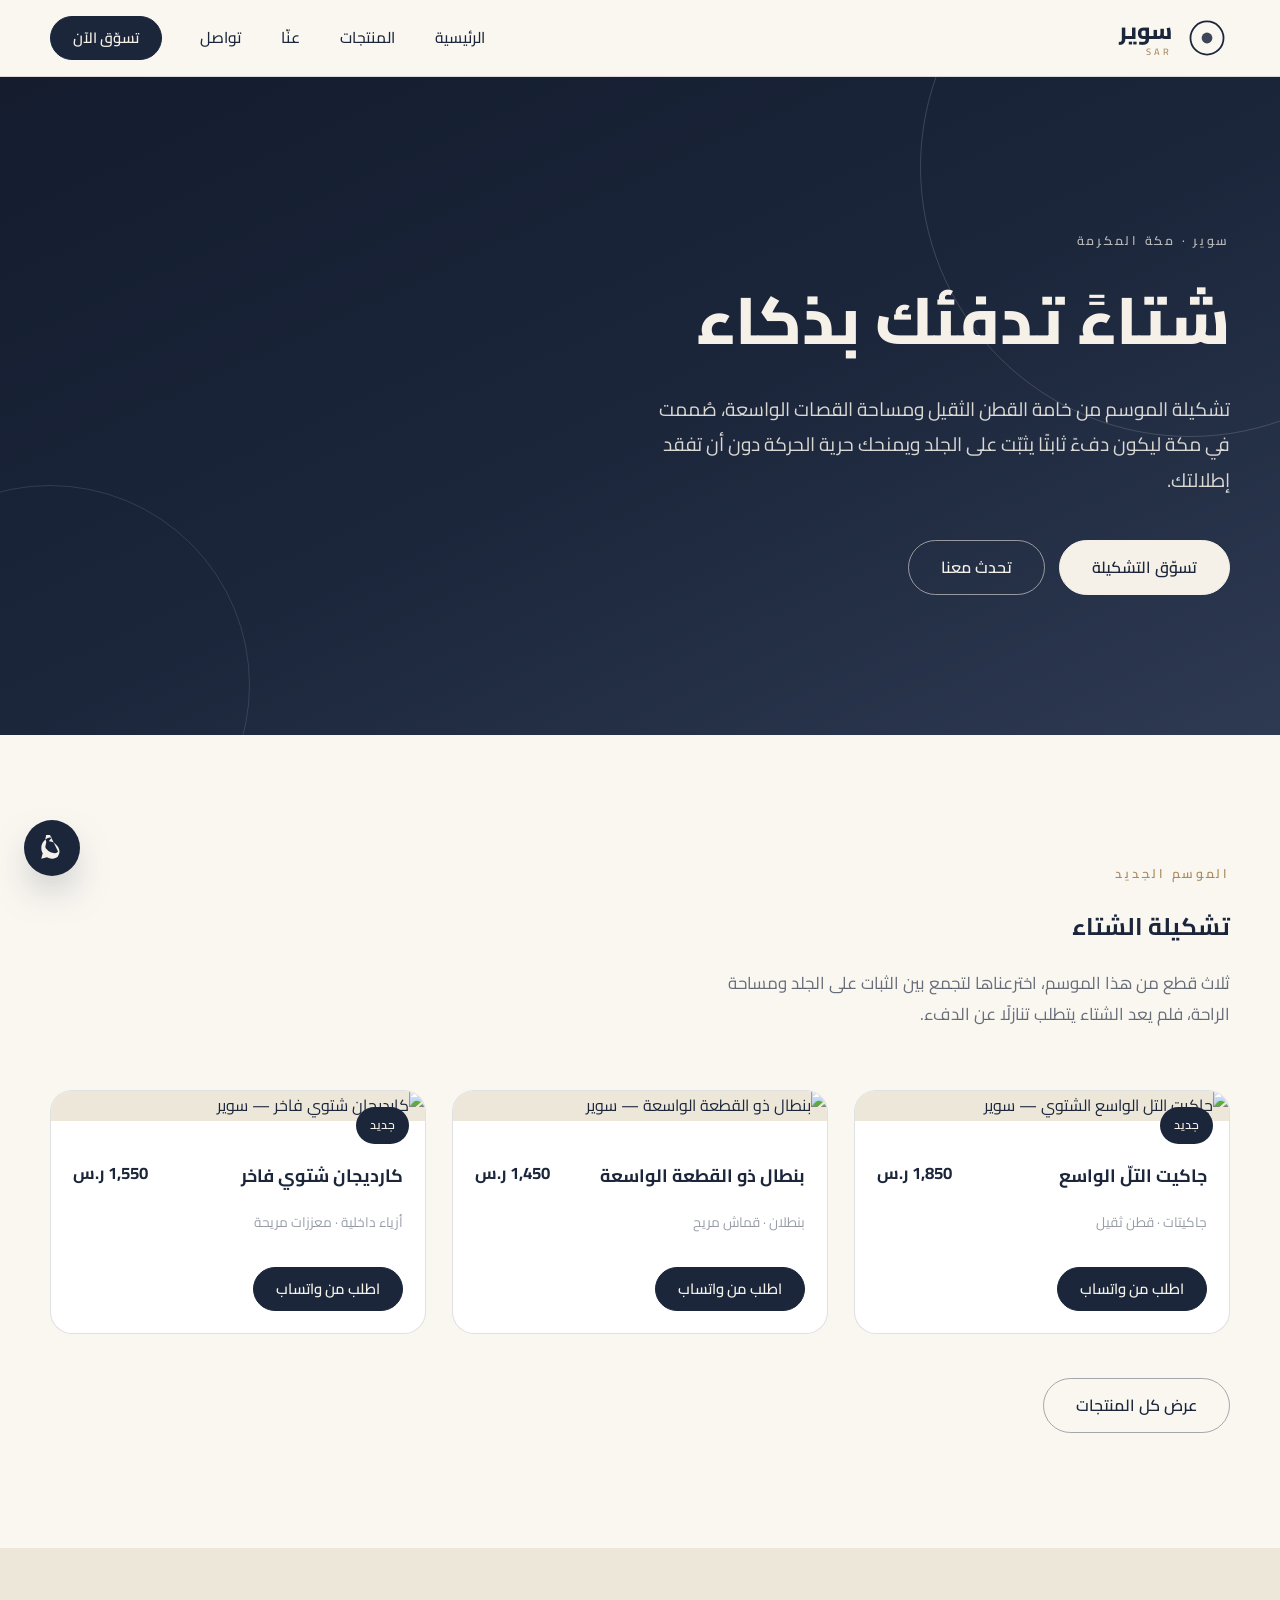
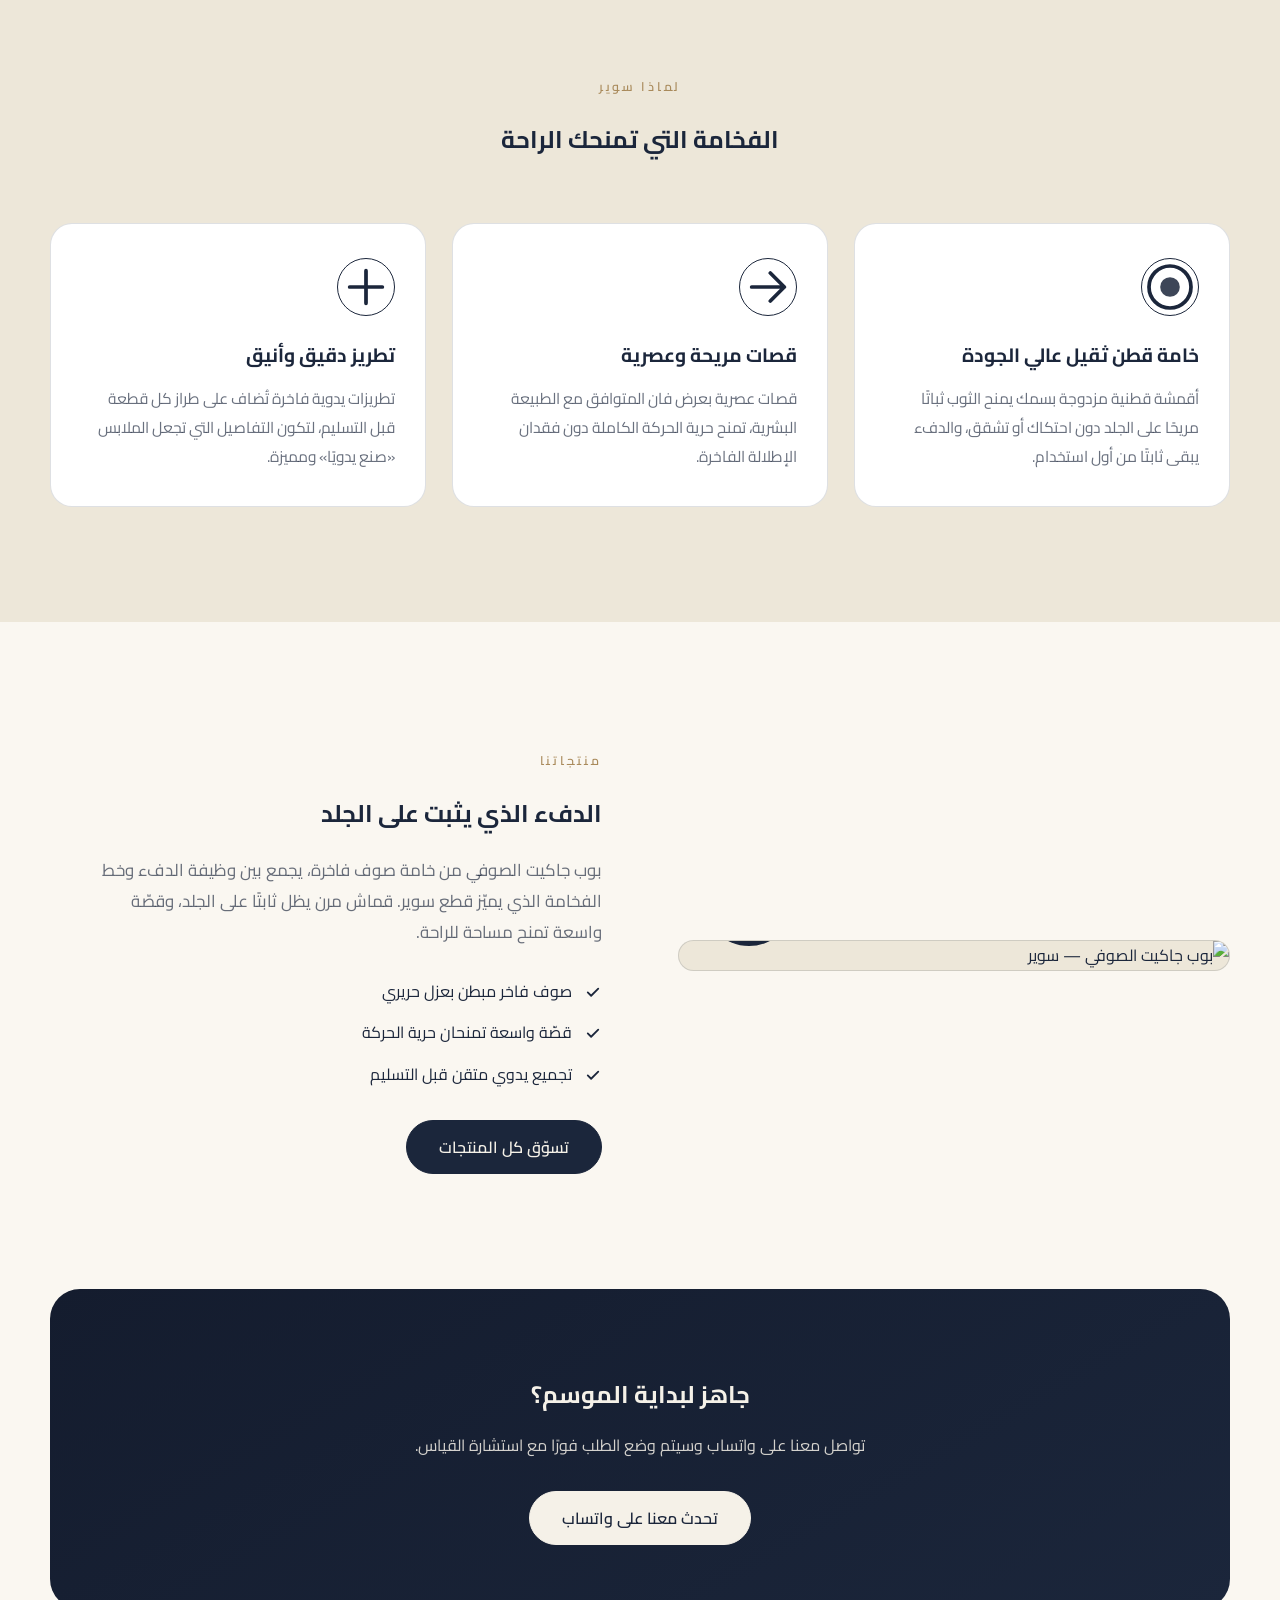
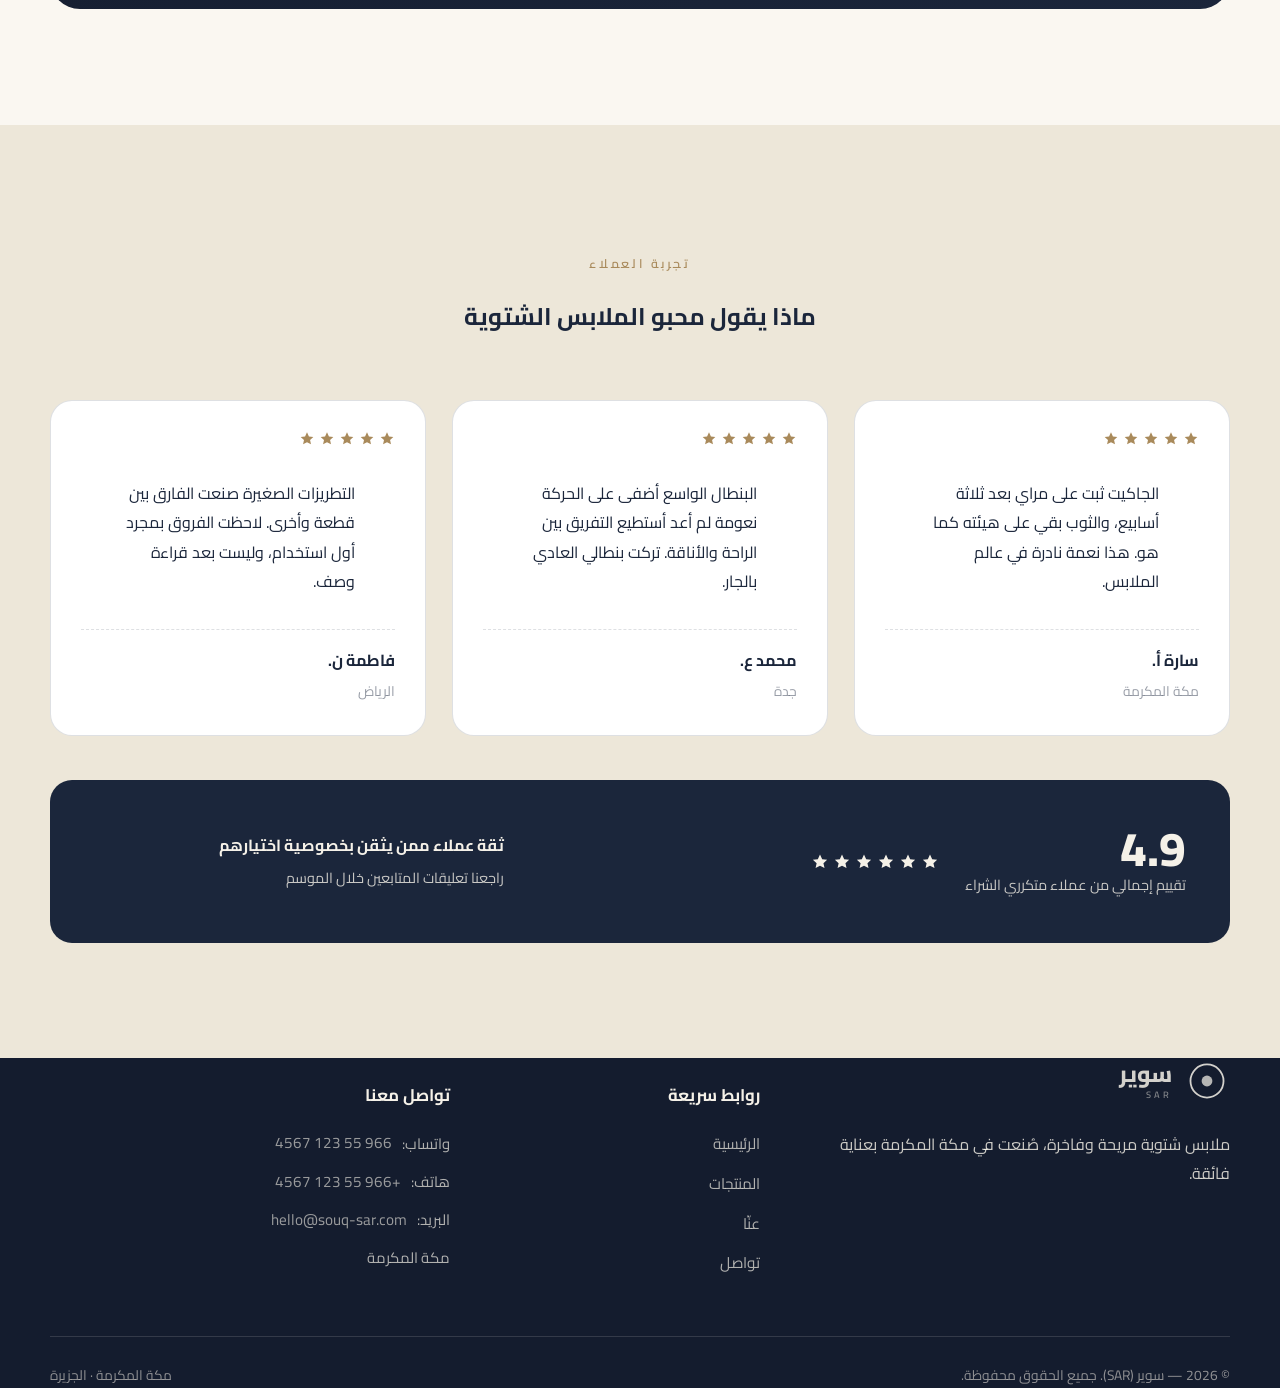
==== index.html @ 12a326bc "Add files via upload" ====
<!DOCTYPE html>
<html lang="ar" dir="rtl">
<head>
  <meta charset="UTF-8">
  <meta name="viewport" content="width=device-width, initial-scale=1.0">
  <title>سوير (SAR) | مكة المكرمة — ملابس شتوية فاخرة ومريحة</title>
  <meta name="description" content="سوير (SAR) متجر مكة المكرمة لملابس الشتاء. قطن ثقيل عالي الجودة، قصات مريحة وعصرية، تطريز دقيق. تشكيلة شتوية فاخرة ومريحة.">
  <link rel="preconnect" href="https://fonts.googleapis.com">
  <link rel="preconnect" href="https://fonts.gstatic.com" crossorigin>
  <link href="https://fonts.googleapis.com/css2?family=Cairo:wght@300;400;500;600;700;800&display=swap" rel="stylesheet">
  <link rel="stylesheet" href="style.css">
</head>
<body>

  <!-- ================= Header / Nav ================= -->
  <header class="site-header">
    <div class="container header-inner">
      <a href="index.html" class="brand" aria-label="سوير — الرئيسية">
        <svg class="brand-mark" viewBox="0 0 64 64" fill="none" aria-hidden="true">
          <circle cx="32" cy="32" r="23" stroke="currentColor" stroke-width="2.5"/>
          <circle cx="32" cy="32" r="7.5" fill="currentColor" opacity="0.85"/>
        </svg>
        <span class="brand-text">سوير<span class="brand-sub">SAR</span></span>
      </a>

      <nav class="main-nav" id="mainNav" aria-label="التنقل الرئيسي">
        <ul>
          <li><a href="index.html">الرئيسية</a></li>
          <li><a href="products.html">المنتجات</a></li>
          <li><a href="about.html">عنّا</a></li>
          <li><a href="contact.html">تواصل</a></li>
        </ul>
      </nav>

      <a href="products.html" class="btn btn--sm header-cta">تسوّق الآن</a>

      <button class="nav-toggle" id="navToggle" type="button" aria-expanded="false" aria-controls="mainNav">
        <span></span>
      </button>
    </div>
  </header>

  <main>
    <!-- ================= Hero ================= -->
    <section class="hero">
      <div class="container hero-inner">
        <p class="eyebrow eyebrow--light">سوير · مكة المكرمة</p>
        <h1>شتاءً تدفئك بذكاء</h1>
        <p class="hero-lead">
          تشكيلة الموسم من خامة القطن الثقيل ومساحة القصات الواسعة، صُممت في مكة
          ليكون دفءً ثابتًا يثبّت على الجلد ويمنحك حرية الحركة دون أن تفقد إطلالتك.
        </p>
        <div class="hero-actions">
          <a class="btn btn--cream" href="products.html">تسوّق التشكيلة</a>
          <a class="btn btn--ghost-light" href="contact.html">تحدث معنا</a>
        </div>
      </div>
    </section>

    <!-- ================= New Collection ================= -->
    <section class="section">
      <div class="container">
        <div class="section-head">
          <p class="eyebrow">الموسم الجديد</p>
          <h2>تشكيلة الشتاء</h2>
          <p class="lead">
            ثلاث قطع من هذا الموسم، اخترعناها لتجمع بين الثبات على الجلد ومساحة الراحة،
            فلم يعد الشتاء يتطلب تنازلًا عن الدفء.
          </p>
        </div>

        <div class="featured-grid">
          <article class="product-card">
            <div class="product-media">
              <img src="assets/img/product-1.svg" alt="جاكيت التل الواسع الشتوي — سوير">
              <span class="product-badge">جديد</span>
            </div>
            <div class="product-body">
              <div>
                <h3>جاكيت التلّ الواسع</h3>
                <p class="product-cat">جاكيتات · قطن ثقيل</p>
              </div>
              <p class="product-price">1,850 ر.س</p>
            </div>
            <div class="product-actions">
              <a class="btn btn--sm" href="https://wa.me/966551234567">اطلب من واتساب</a>
            </div>
          </article>

          <article class="product-card">
            <div class="product-media">
              <img src="assets/img/product-2.svg" alt="بنطال ذو القطعة الواسعة — سوير">
            </div>
            <div class="product-body">
              <div>
                <h3>بنطال ذو القطعة الواسعة</h3>
                <p class="product-cat">بنطلان · قماش مريح</p>
              </div>
              <p class="product-price">1,450 ر.س</p>
            </div>
            <div class="product-actions">
              <a class="btn btn--sm" href="https://wa.me/966551234567">اطلب من واتساب</a>
            </div>
          </article>

          <article class="product-card">
            <div class="product-media">
              <img src="assets/img/product-5.svg" alt="كارديجان شتوي فاخر — سوير">
              <span class="product-badge">جديد</span>
            </div>
            <div class="product-body">
              <div>
                <h3>كارديجان شتوي فاخر</h3>
                <p class="product-cat">أزياء داخلية · معززات مريحة</p>
              </div>
              <p class="product-price">1,550 ر.س</p>
            </div>
            <div class="product-actions">
              <a class="btn btn--sm" href="https://wa.me/966551234567">اطلب من واتساب</a>
            </div>
          </article>
        </div>

        <div class="section-more" style="margin-top:44px">
          <a class="btn btn--ghost" href="products.html">عرض كل المنتجات</a>
        </div>
      </div>
    </section>

    <!-- ================= Features ================= -->
    <section class="section section--tinted">
      <div class="container">
        <div class="section-head section-head--center">
          <p class="eyebrow" style="text-align:center">لماذا سوير</p>
          <h2>الفخامة التي تمنحك الراحة</h2>
        </div>

        <div class="features-grid">
          <article class="feature-card">
            <div class="feature-icon" aria-hidden="true">
              <svg viewBox="0 0 24 24" fill="none"><circle cx="12" cy="12" r="9" stroke="currentColor" stroke-width="1.6"/><circle cx="12" cy="12" r="4.2" fill="currentColor" opacity="0.85"/></svg>
            </div>
            <h3>خامة قطن ثقيل عالي الجودة</h3>
            <p>أقمشة قطنية مزدوجة بسمك يمنح الثوب ثباتًا مريحًا على الجلد دون احتكاك أو تشقق، والدفء يبقى ثابتًا من أول استخدام.</p>
          </article>

          <article class="feature-card">
            <div class="feature-icon" aria-hidden="true">
              <svg viewBox="0 0 24 24" fill="none"><path d="M5 12h14M13 6l6 6-6 6" stroke="currentColor" stroke-width="1.6" stroke-linecap="round" stroke-linejoin="round"/></svg>
            </div>
            <h3>قصات مريحة وعصرية</h3>
            <p>قصات عصرية بعرض فان المتوافق مع الطبيعة البشرية، تمنح حرية الحركة الكاملة دون فقدان الإطلالة الفاخرة.</p>
          </article>

          <article class="feature-card">
            <div class="feature-icon" aria-hidden="true">
              <svg viewBox="0 0 24 24" fill="none"><path d="M5 12h14M12 5v14" stroke="currentColor" stroke-width="1.6" stroke-linecap="round"/></svg>
            </div>
            <h3>تطريز دقيق وأنيق</h3>
            <p>تطريزات يدوية فاخرة تُضاف على طراز كل قطعة قبل التسليم، لتكون التفاصيل التي تجعل الملابس «صنع يدويًا» ومميزة.</p>
          </article>
        </div>
      </div>
    </section>

    <!-- ================= Products + Brand ================= -->
    <section class="section">
      <div class="container split">
        <div class="split-media">
          <img src="assets/img/product-4.svg" alt="بوب جاكيت الصوفي — سوير">
          <div class="split-logo" aria-hidden="true">
            <svg viewBox="0 0 64 64" fill="none">
              <circle cx="32" cy="32" r="23" stroke="currentColor" stroke-width="2.5"/>
              <circle cx="32" cy="32" r="7.5" fill="currentColor" opacity="0.85"/>
            </svg>
          </div>
        </div>

        <div class="split-copy">
          <p class="eyebrow">منتجاتنا</p>
          <h2>الدفء الذي يثبت على الجلد</h2>
          <p class="lead">
            بوب جاكيت الصوفي من خامة صوف فاخرة، يجمع بين وظيفة الدفء وخط الفخامة الذي
            يميّز قطع سوير. قماش مرن يظل ثابتًا على الجلد، وقصّة واسعة تمنح مساحة للراحة.
          </p>
          <ul class="check-list">
            <li>
              <svg class="check-icon" width="18" height="18" viewBox="0 0 24 24" fill="none" aria-hidden="true">
                <path d="M5 12.5l4.5 4.5L19 7.5" stroke="#1B263B" stroke-width="2.4" stroke-linecap="round" stroke-linejoin="round"/>
              </svg>
              صوف فاخر مبطن بعزل حريري
            </li>
            <li>
              <svg class="check-icon" width="18" height="18" viewBox="0 0 24 24" fill="none" aria-hidden="true">
                <path d="M5 12.5l4.5 4.5L19 7.5" stroke="#1B263B" stroke-width="2.4" stroke-linecap="round" stroke-linejoin="round"/>
              </svg>
              قصّة واسعة تمنحان حرية الحركة
            </li>
            <li>
              <svg class="check-icon" width="18" height="18" viewBox="0 0 24 24" fill="none" aria-hidden="true">
                <path d="M5 12.5l4.5 4.5L19 7.5" stroke="#1B263B" stroke-width="2.4" stroke-linecap="round" stroke-linejoin="round"/>
              </svg>
              تجميع يدوي متقن قبل التسليم
            </li>
          </ul>
          <a class="btn" href="products.html">تسوّق كل المنتجات</a>
        </div>
      </div>
    </section>

    <!-- ================= CTA Band ================= -->
    <section class="section" style="padding-top:0">
      <div class="container">
        <div class="cta-band">
          <h2>جاهز لبداية الموسم؟</h2>
          <p>تواصل معنا على واتساب وسيتم وضع الطلب فورًا مع استشارة القياس.</p>
          <a class="btn btn--cream" href="https://wa.me/966551234567">تحدث معنا على واتساب</a>
        </div>
      </div>
    </section>

    <!-- ================= Reviews ================= -->
    <section class="section section--tinted">
      <div class="container">
        <div class="section-head section-head--center">
          <p class="eyebrow" style="text-align:center">تجربة العملاء</p>
          <h2>ماذا يقول محبو الملابس الشتوية</h2>
        </div>

        <div class="reviews-grid">
          <article class="review-card">
            <div class="review-stars" aria-label="تقييم 5 من 5">
              <svg width="16" height="16" viewBox="0 0 24 24" fill="currentColor"><path d="M12 2l2.9 6.26 6.6.72-4.9 4.55 1.4 6.47L12 16.9l-5.9 3.15 1.4-6.47L2.5 8.98l6.6-.72z"/></svg>
              <svg width="16" height="16" viewBox="0 0 24 24" fill="currentColor"><path d="M12 2l2.9 6.26 6.6.72-4.9 4.55 1.4 6.47L12 16.9l-5.9 3.15 1.4-6.47L2.5 8.98l6.6-.72z"/></svg>
              <svg width="16" height="16" viewBox="0 0 24 24" fill="currentColor"><path d="M12 2l2.9 6.26 6.6.72-4.9 4.55 1.4 6.47L12 16.9l-5.9 3.15 1.4-6.47L2.5 8.98l6.6-.72z"/></svg>
              <svg width="16" height="16" viewBox="0 0 24 24" fill="currentColor"><path d="M12 2l2.9 6.26 6.6.72-4.9 4.55 1.4 6.47L12 16.9l-5.9 3.15 1.4-6.47L2.5 8.98l6.6-.72z"/></svg>
              <svg width="16" height="16" viewBox="0 0 24 24" fill="currentColor"><path d="M12 2l2.9 6.26 6.6.72-4.9 4.55 1.4 6.47L12 16.9l-5.9 3.15 1.4-6.47L2.5 8.98l6.6-.72z"/></svg>
            </div>
            <blockquote>
              الجاكيت ثبت على مراي بعد ثلاثة أسابيع، والثوب بقي على هيئته كما هو. هذا نعمة نادرة في عالم الملابس.
            </blockquote>
            <div class="review-author">
              <strong>سارة أ.</strong>
              <span>مكة المكرمة</span>
            </div>
          </article>

          <article class="review-card">
            <div class="review-stars" aria-label="تقييم 5 من 5">
              <svg width="16" height="16" viewBox="0 0 24 24" fill="currentColor"><path d="M12 2l2.9 6.26 6.6.72-4.9 4.55 1.4 6.47L12 16.9l-5.9 3.15 1.4-6.47L2.5 8.98l6.6-.72z"/></svg>
              <svg width="16" height="16" viewBox="0 0 24 24" fill="currentColor"><path d="M12 2l2.9 6.26 6.6.72-4.9 4.55 1.4 6.47L12 16.9l-5.9 3.15 1.4-6.47L2.5 8.98l6.6-.72z"/></svg>
              <svg width="16" height="16" viewBox="0 0 24 24" fill="currentColor"><path d="M12 2l2.9 6.26 6.6.72-4.9 4.55 1.4 6.47L12 16.9l-5.9 3.15 1.4-6.47L2.5 8.98l6.6-.72z"/></svg>
              <svg width="16" height="16" viewBox="0 0 24 24" fill="currentColor"><path d="M12 2l2.9 6.26 6.6.72-4.9 4.55 1.4 6.47L12 16.9l-5.9 3.15 1.4-6.47L2.5 8.98l6.6-.72z"/></svg>
              <svg width="16" height="16" viewBox="0 0 24 24" fill="currentColor"><path d="M12 2l2.9 6.26 6.6.72-4.9 4.55 1.4 6.47L12 16.9l-5.9 3.15 1.4-6.47L2.5 8.98l6.6-.72z"/></svg>
            </div>
            <blockquote>
              البنطال الواسع أضفى على الحركة نعومة لم أعد أستطيع التفريق بين الراحة والأناقة. تركت بنطالي العادي بالجار.
            </blockquote>
            <div class="review-author">
              <strong>محمد ع.</strong>
              <span>جدة</span>
            </div>
          </article>

          <article class="review-card">
            <div class="review-stars" aria-label="تقييم 5 من 5">
              <svg width="16" height="16" viewBox="0 0 24 24" fill="currentColor"><path d="M12 2l2.9 6.26 6.6.72-4.9 4.55 1.4 6.47L12 16.9l-5.9 3.15 1.4-6.47L2.5 8.98l6.6-.72z"/></svg>
              <svg width="16" height="16" viewBox="0 0 24 24" fill="currentColor"><path d="M12 2l2.9 6.26 6.6.72-4.9 4.55 1.4 6.47L12 16.9l-5.9 3.15 1.4-6.47L2.5 8.98l6.6-.72z"/></svg>
              <svg width="16" height="16" viewBox="0 0 24 24" fill="currentColor"><path d="M12 2l2.9 6.26 6.6.72-4.9 4.55 1.4 6.47L12 16.9l-5.9 3.15 1.4-6.47L2.5 8.98l6.6-.72z"/></svg>
              <svg width="16" height="16" viewBox="0 0 24 24" fill="currentColor"><path d="M12 2l2.9 6.26 6.6.72-4.9 4.55 1.4 6.47L12 16.9l-5.9 3.15 1.4-6.47L2.5 8.98l6.6-.72z"/></svg>
              <svg width="16" height="16" viewBox="0 0 24 24" fill="currentColor"><path d="M12 2l2.9 6.26 6.6.72-4.9 4.55 1.4 6.47L12 16.9l-5.9 3.15 1.4-6.47L2.5 8.98l6.6-.72z"/></svg>
            </div>
            <blockquote>
              التطريزات الصغيرة صنعت الفارق بين قطعة وأخرى. لاحظت الفروق بمجرد أول استخدام، وليست بعد قراءة وصف.
            </blockquote>
            <div class="review-author">
              <strong>فاطمة ن.</strong>
              <span>الرياض</span>
            </div>
          </article>
        </div>

        <div class="rating-summary">
          <div>
            <div class="score">4.9</div>
            <div style="font-size:.9rem;opacity:.8">تقييم إجمالي من عملاء متكرري الشراء</div>
          </div>
          <div style="flex:1;min-width:220px">
            <div class="stars" style="color:var(--cream);display:flex;gap:4px" aria-hidden="true">
              <svg width="18" height="18" viewBox="0 0 24 24" fill="currentColor"><path d="M12 2l2.9 6.26 6.6.72-4.9 4.55 1.4 6.47L12 16.9l-5.9 3.15 1.4-6.47L2.5 8.98l6.6-.72z"/></svg>
              <svg width="18" height="18" viewBox="0 0 24 24" fill="currentColor"><path d="M12 2l2.9 6.26 6.6.72-4.9 4.55 1.4 6.47L12 16.9l-5.9 3.15 1.4-6.47L2.5 8.98l6.6-.72z"/></svg>
              <svg width="18" height="18" viewBox="0 0 24 24" fill="currentColor"><path d="M12 2l2.9 6.26 6.6.72-4.9 4.55 1.4 6.47L12 16.9l-5.9 3.15 1.4-6.47L2.5 8.98l6.6-.72z"/></svg>
              <svg width="18" height="18" viewBox="0 0 24 24" fill="currentColor"><path d="M12 2l2.9 6.26 6.6.72-4.9 4.55 1.4 6.47L12 16.9l-5.9 3.15 1.4-6.47L2.5 8.98l6.6-.72z"/></svg>
              <svg width="18" height="18" viewBox="0 0 24 24" fill="currentColor"><path d="M12 2l2.9 6.26 6.6.72-4.9 4.55 1.4 6.47L12 16.9l-5.9 3.15 1.4-6.47L2.5 8.98l6.6-.72z"/></svg>
              <svg width="18" height="18" viewBox="0 0 24 24" fill="currentColor"><path d="M12 2l2.9 6.26 6.6.72-4.9 4.55 1.4 6.47L12 16.9l-5.9 3.15 1.4-6.47L2.5 8.98l6.6-.72z"/></svg>
            </div>
          </div>
          <div style="flex:1;min-width:220px">
            <div style="font-weight:700">ثقة عملاء ممن يثقن بخصوصية اختيارهم</div>
            <div style="font-size:.9rem;opacity:.8;margin-top:4px">راجعنا تعليقات المتابعين خلال الموسم</div>
          </div>
        </div>
      </div>
    </section>
  </main>

  <!-- ================= Footer ================= -->
  <footer class="site-footer">
    <div class="container">
      <div class="footer-grid">
        <div class="footer-brand">
          <a href="index.html" class="brand" style="color:var(--cream)" aria-label="سوير">
            <svg class="brand-mark" viewBox="0 0 64 64" fill="none" style="color:var(--cream)" aria-hidden="true">
              <circle cx="32" cy="32" r="23" stroke="currentColor" stroke-width="2.5"/>
              <circle cx="32" cy="32" r="7.5" fill="currentColor" opacity="0.85"/>
            </svg>
            <span class="brand-text" style="color:var(--cream)">
              سوير<span class="brand-sub" style="color:rgba(245,241,232,.6)">SAR</span>
            </span>
          </a>
          <p>ملابس شتوية مريحة وفاخرة، صُنعت في مكة المكرمة بعناية فائقة.</p>
        </div>

        <div>
          <h4>روابط سريعة</h4>
          <ul>
            <li><a href="index.html">الرئيسية</a></li>
            <li><a href="products.html">المنتجات</a></li>
            <li><a href="about.html">عنّا</a></li>
            <li><a href="contact.html">تواصل</a></li>
          </ul>
        </div>

        <div>
          <h4>تواصل معنا</h4>
          <ul class="site-footer-contact">
            <li>واتساب: <a href="https://wa.me/966551234567">966 55 123 4567</a></li>
            <li>هاتف: <a href="tel:+966551234567">+966 55 123 4567</a></li>
            <li>البريد: <a href="mailto:hello@souq-sar.com">hello@souq-sar.com</a></li>
            <li>مكة المكرمة</li>
          </ul>
        </div>
      </div>

      <div class="footer-bottom">
        <span>© <span id="year">2026</span> — سوير (SAR). جميع الحقوق محفوظة.</span>
        <span>مكة المكرمة · الجزيرة</span>
      </div>
    </div>
  </footer>

  <!-- ================= WhatsApp FAB ================= -->
  <a class="wa-fab" href="https://wa.me/966551234567" target="_blank" rel="noopener" aria-label="تواصل عبر واتساب">
    <svg width="26" height="26" viewBox="0 0 24 24" fill="currentColor" aria-hidden="true">
      <path d="M12.04 2C6.58 2 2.13 6.45 2.13 11.91c0 1.75.46 3.45 1.32 4.95L2.05 22l5.25-1.38a9.86 9.86 0 0 0 4.74 1.2h.5c1.78 0 3.43-.6 4.73-1.7a9.8 9.8 0 0 0 1.67-4.39c0-5.46-5.46-9.91-9.91-9.91zm5.53 13.3c-.23.63-1.33 1.24-1.87 1.39-.48.14-1.07.21-2.2-.11-.52-.17-1.2-.23-2.28-.46a9.6 9.6 0 0 1-4.8-3.55c-.33-.55-.54-1.17-.55-1.8s.22-1.27.37-1.8c.16-.53.27-1.1.37-1.8.11-.68.06-1.28-.16-1.8-.22-.53-.58-1.27-.58-1.92s.36-1.36.48-1.93c.12-.56.16-1.1.11-1.92-.05-.83-.15-1.46-.27-1.9-.11-.44-.47-1.19-.66-1.75-.17-.52-.35-1.22-.35-1.83s.24-1.36.17-1.9c-.08-.54-.25-1.25-.4-1.81-.15-.55-.25-1.26-.42-1.82-.17-.56-.22-1.14-.37-1.79-.16-.66-.07-1.26.11-1.89.18-.62.49-1.12.82-1.52.33-.4.72-.61 1.18-.61.46 0 .94.16 1.39.47.46.31 1.12.9 1.37 1.35.25.46.38 1.08.27 1.7-.11.62-.28 1.24-.43 1.78-.15.54-.31 1.16-.45 1.64-.15.48-.31.97-.46 1.43-.15.46-.31 1.08-.4 1.6-.09.54-.09 1.13-.09 1.68z" clip-rule="evenodd"/>
    </svg>
  </a>

  <script src="script.js"></script>
</body>
</html>
---- style.css ----
@import url('https://fonts.googleapis.com/css2?family=Cairo:wght@300;400;500;600;700;800&display=swap');

/* ============================================================
   سوير (SAR) — Winter Fashion Store
   Primary: #1B263B | Font: Cairo
   ============================================================ */

:root{
  --navy:#1B263B;
  --navy-deep:#141C2E;
  --navy-soft:#2E3A52;
  --cream:#F5F1E8;
  --mist:#EDE7D9;
  --sand:#E2D8C2;
  --bronze:#A98A5B;
  --muted:rgba(27,38,59,.66);
  --faint:rgba(27,38,59,.45);
  --line:rgba(27,38,59,.14);
  --bg:#FAF7F1;
  --radius:22px;
  --shadow:0 30px 60px -30px rgba(27,38,59,.45);
}

*,*::before,*::after{box-sizing:border-box}
html{-webkit-text-size-adjust:100%}
body{
  margin:0;
  font-family:'Cairo',Tahoma,Arial,sans-serif;
  background:var(--bg);
  color:var(--navy);
  line-height:1.85;
  font-weight:400;
}
img,svg{display:block;max-width:100%}
a{color:inherit;text-decoration:none}
ul{margin:0;padding:0;list-style:none}
button{font-family:inherit;color:inherit;background:none;border:0;cursor:pointer}

.container{width:min(1180px, calc(100% - 48px));margin-inline:auto}
.section{padding-block:clamp(72px,9vw,116px)}
.section--tinted{background:var(--mist)}

/* ---------- Typography helpers ---------- */
.eyebrow{
  font-size:.78rem;
  font-weight:600;
  letter-spacing:.22em;
  color:var(--bronze);
  margin-bottom:14px;
}
.eyebrow--light{color:rgba(245,241,232,.72)}
.lead{color:var(--muted);font-size:1.06rem;max-width:56ch}

.section-head{max-width:640px;margin-bottom:clamp(40px,5vw,60px)}
.section-head--center{margin-inline:auto;text-align:center}
.section-head .lead{margin-top:18px}

/* ---------- Buttons ---------- */
.btn{
  display:inline-flex;
  align-items:center;
  justify-content:center;
  gap:10px;
  background:var(--navy);
  color:var(--cream);
  padding:15px 32px;
  border-radius:999px;
  font-weight:600;
  font-size:1rem;
  line-height:1.4;
  border:1px solid var(--navy);
  transition:transform .25s ease, background .25s ease, color .25s ease, border-color .25s ease;
}
.btn:hover{background:var(--navy-deep);transform:translateY(-2px)}
.btn--cream{background:var(--cream);color:var(--navy);border-color:var(--cream)}
.btn--cream:hover{background:#fff}
.btn--ghost{background:transparent;color:var(--navy);border-color:rgba(27,38,59,.38)}
.btn--ghost:hover{background:rgba(27,38,59,.06)}
.btn--ghost-light{background:transparent;color:var(--cream);border-color:rgba(245,241,232,.55)}
.btn--ghost-light:hover{background:rgba(245,241,232,.1)}
.btn--sm{padding:11px 22px;font-size:.92rem}
.btn--block{width:100%}

/* ---------- Header / Nav ---------- */
.site-header{
  position:sticky;
  top:0;
  z-index:60;
  background:rgba(250,247,241,.92);
  backdrop-filter:blur(12px);
  -webkit-backdrop-filter:blur(12px);
  border-bottom:1px solid var(--line);
}
.header-inner{
  display:flex;
  align-items:center;
  gap:20px;
  height:76px;
}
.brand{
  display:inline-flex;
  align-items:center;
  gap:12px;
  margin-inline-end:auto;
}
.brand-mark{
  width:46px;
  height:46px;
  flex:none;
  display:grid;
  place-items:center;
  color:var(--navy);
}
.brand-text{
  font-size:1.42rem;
  font-weight:800;
  line-height:1;
  display:flex;
  flex-direction:column;
}
.brand-sub{
  font-size:.58rem;
  font-weight:600;
  letter-spacing:.34em;
  color:var(--bronze);
  margin-top:4px;
}
.main-nav ul{
  display:flex;
  align-items:center;
  gap:4px;
}
.main-nav a{
  display:block;
  padding:10px 18px;
  border-radius:999px;
  font-weight:500;
  font-size:.97rem;
  transition:background .2s ease;
}
.main-nav a:hover{background:rgba(27,38,59,.07)}
.header-cta{flex:none}

.nav-toggle{
  display:none;
  margin-inline-start:auto;
  width:48px;
  height:48px;
  border:1px solid var(--line);
  border-radius:14px;
  background:#fff;
  place-items:center;
}
.nav-toggle span{
  display:block;
  width:20px;
  height:2px;
  background:var(--navy);
  border-radius:2px;
  position:relative;
}
.nav-toggle span::before,
.nav-toggle span::after{
  content:'';
  position:absolute;
  right:0;
  width:20px;
  height:2px;
  background:var(--navy);
  border-radius:2px;
}
.nav-toggle span::before{top:-6px}
.nav-toggle span::after{top:6px}

/* ---------- Hero ---------- */
.hero{
  position:relative;
  overflow:hidden;
  background:linear-gradient(155deg,var(--navy-deep) 0%,var(--navy) 52%,var(--navy-soft) 100%);
  color:var(--cream);
}
.hero::before,
.hero::after{
  content:'';
  position:absolute;
  border-radius:50%;
  border:1px solid rgba(245,241,232,.16);
}
.hero::before{width:540px;height:540px;right:-180px;top:-180px}
.hero::after{width:400px;height:400px;left:-150px;bottom:-150px;border-color:rgba(245,241,232,.12)}
.hero-inner{
  position:relative;
  z-index:1;
  padding-block:clamp(84px,11vw,140px);
}
.hero h1{
  font-size:clamp(2.35rem,5.8vw,4.1rem);
  font-weight:800;
  line-height:1.45;
  margin:20px 0 24px;
  max-width:15ch;
}
.hero-lead{
  font-size:clamp(1.02rem,1.6vw,1.2rem);
  max-width:54ch;
  opacity:.88;
}
.hero-actions{display:flex;gap:14px;flex-wrap:wrap;margin-top:42px}

/* ---------- Sections ---------- */
.section-head h2{margin-bottom:16px}
.section-head--center{margin-inline:auto}

/* ---------- Featured products (new collection) ---------- */
.featured-grid{
  display:grid;
  grid-template-columns:repeat(auto-fit,minmax(270px,1fr));
  gap:26px;
}

.product-card{
  background:#fff;
  border:1px solid var(--line);
  border-radius:var(--radius);
  overflow:hidden;
  display:flex;
  flex-direction:column;
  transition:transform .25s ease, box-shadow .25s ease;
}
.product-card:hover{transform:translateY(-6px);box-shadow:var(--shadow)}
.product-media{position:relative;background:var(--mist)}
.product-media img{width:100%;height:auto}
.product-badge{
  position:absolute;
  top:16px;
  inset-inline-start:16px;
  background:var(--navy);
  color:var(--cream);
  font-size:.76rem;
  font-weight:600;
  padding:7px 14px;
  border-radius:999px;
}
.product-body{
  padding:20px 22px 4px;
  display:flex;
  justify-content:space-between;
  align-items:flex-start;
  gap:12px;
}
.product-body h3{font-size:1.12rem;font-weight:700}
.product-cat{font-size:.85rem;color:var(--faint);margin-top:6px}
.product-price{font-weight:700;font-size:1.05rem;white-space:nowrap}
.product-actions{padding:14px 22px 22px}

/* ---------- Features ---------- */
.features-grid{
  display:grid;
  grid-template-columns:repeat(3,1fr);
  gap:26px;
}
.feature-card{
  background:#fff;
  border:1px solid var(--line);
  border-radius:var(--radius);
  padding:34px 30px;
  transition:transform .25s ease, box-shadow .25s ease;
}
.feature-card:hover{transform:translateY(-4px);box-shadow:var(--shadow)}
.feature-icon{
  width:58px;
  height:58px;
  border-radius:50%;
  border:1px solid var(--navy);
  display:grid;
  place-items:center;
  color:var(--navy);
  margin-bottom:22px;
}
.feature-card h3{margin:0 0 12px;font-size:1.2rem;font-weight:700}
.feature-card p{margin:0;color:var(--muted);font-size:.97rem}

/* ---------- Showcase: products + brand ---------- */
.split{
  display:grid;
  grid-template-columns:1fr 1fr;
  gap:clamp(40px,6vw,80px);
  align-items:center;
}
.split-media{
  position:relative;
  background:var(--mist);
  border:1px solid var(--line);
  border-radius:var(--radius);
  overflow:hidden;
}
.split-media img{width:100%;height:auto}
.split-logo{
  position:absolute;
  inset-inline-end:24px;
  bottom:24px;
  width:92px;
  height:92px;
  border-radius:50%;
  background:var(--navy);
  color:var(--cream);
  display:grid;
  place-items:center;
}
.split-copy h2{margin-bottom:18px}
.split-copy .lead{margin-bottom:28px}

.check-list{margin:0 0 30px;display:grid;gap:12px}
.check-list li{display:flex;gap:12px;align-items:center;color:var(--navy)}
.check-list .check-icon{flex:none}

/* ---------- Reviews ---------- */
.reviews-grid{display:grid;grid-template-columns:repeat(3,1fr);gap:26px}
.review-card{
  background:#fff;
  border:1px solid var(--line);
  border-radius:var(--radius);
  padding:30px;
  display:flex;
  flex-direction:column;
  gap:16px;
}
.review-stars{display:flex;gap:4px;color:var(--bronze)}
.review-card blockquote{font-size:1rem;font-weight:400}
.review-author{margin-top:auto;padding-top:16px;border-top:1px dashed var(--line)}
.review-author strong{display:block;font-weight:700}
.review-author span{font-size:.86rem;color:var(--faint)}

.rating-summary{
  margin-top:44px;
  background:var(--navy);
  color:var(--cream);
  border-radius:var(--radius);
  padding:clamp(28px,4vw,44px);
  display:flex;
  align-items:center;
  gap:26px;
  flex-wrap:wrap;
}
.rating-summary .score{font-size:3rem;font-weight:800;line-height:1}
.rating-summary .stars{margin-inline-start:auto}

/* ---------- CTA band ---------- */
.cta-band{
  background:linear-gradient(150deg,var(--navy-deep),var(--navy));
  color:var(--cream);
  border-radius:calc(var(--radius) + 8px);
  padding:clamp(40px,6vw,64px);
  text-align:center;
}
.cta-band h2{margin-bottom:14px}
.cta-band p{opacity:.85;max-width:52ch;margin:0 auto 30px}

/* ---------- Contact ---------- */
.contact-grid{display:grid;grid-template-columns:1fr 1.25fr;gap:40px;align-items:start}
.contact-info-card{
  background:#fff;
  border:1px solid var(--line);
  border-radius:var(--radius);
  padding:26px;
  display:flex;
  gap:16px;
  align-items:flex-start;
}
.contact-info-card + .contact-info-card{margin-top:16px}
.contact-info-icon{
  flex:none;
  width:46px;height:46px;border-radius:50%;
  border:1px solid var(--navy);
  display:grid;place-items:center;color:var(--navy);
}
.contact-info-card h3{margin:0 0 4px;font-size:1.02rem;font-weight:700}
.contact-info-card p{margin:0;font-size:.95rem;color:var(--muted)}
.contact-form{
  background:#fff;
  border:1px solid var(--line);
  border-radius:var(--radius);
  padding:clamp(26px,3.4vw,40px);
}
.form-row{display:grid;grid-template-columns:1fr 1fr;gap:16px}
@media(max-width:640px){.form-row{grid-template-columns:1fr}}
.field{display:flex;flex-direction:column;gap:8px;margin-bottom:18px}
.field label{font-weight:600;font-size:.92rem}
.field input,.field textarea{
  border:1px solid var(--line);
  border-radius:12px;
  padding:13px 16px;
  font:inherit;
  font-family:inherit;
  font-size:.95rem;
  background:#FDFBF7;
  color:var(--navy);
  width:100%;
}
.field input:focus,.field textarea:focus{
  outline:2px solid rgba(27,38,59,.35);
  border-color:var(--navy);
}
.field textarea{min-height:120px;resize:vertical}
.form-success{
  text-align:center;
  padding:40px 10px;
}
.form-success svg{color:var(--navy)}
.form-success h3{margin:18px 0 10px}
.form-success p{color:var(--muted)}

/* ---------- Footer ---------- */
.site-footer{background:var(--navy-deep);color:rgba(245,241,232,.82)}
.footer-grid{
  display:grid;
  grid-template-columns:1.6fr 1fr 1.5fr;
  gap:44px;
  padding-bottom:48px;
}
.site-footer h4{color:var(--cream);font-size:1.05rem;font-weight:700;margin-bottom:18px}
.site-footer ul li{margin-bottom:10px}
.site-footer a{font-size:.95rem;opacity:.85;transition:opacity .2s}
.site-footer a:hover{opacity:1}
.site-footer-brand p{font-size:.92rem;opacity:.75;max-width:34ch;margin-top:16px}
.site-footer-contact li{display:flex;gap:10px;align-items:center;font-size:.93rem;opacity:.85}
.footer-bottom{
  border-top:1px solid rgba(245,241,232,.14);
  padding-top:26px;
  display:flex;
  justify-content:space-between;
  gap:12px;
  flex-wrap:wrap;
  font-size:.86rem;
  color:rgba(245,241,232,.55);
}

/* ---------- WhatsApp FAB ---------- */
.wa-fab{
  position:fixed;
  bottom:24px;
  inset-inline-end:24px;
  z-index:90;
  width:56px;
  height:56px;
  border-radius:50%;
  background:var(--navy);
  color:var(--cream);
  display:grid;
  place-items:center;
  box-shadow:0 18px 40px -14px rgba(27,38,59,.6);
  transition:transform .2s ease, background .2s ease;
}
.wa-fab:hover{background:var(--navy-deep);transform:scale(1.07)}

/* ---------- Page hero (inner pages) ---------- */
.page-hero{
  background:linear-gradient(155deg,var(--navy-deep) 0%,var(--navy) 60%,var(--navy-soft) 100%);
  color:var(--cream);
}
.page-hero .container{padding-block:clamp(56px,7vw,84px)}
.page-hero h1{font-size:clamp(2rem,4.4vw,3.1rem);font-weight:800;margin:16px 0 14px}
.page-hero p{max-width:56ch;opacity:.88}

/* ---------- Products page ---------- */
.products-toolbar{
  display:flex;
  gap:10px;
  flex-wrap:wrap;
  margin-bottom:40px;
}
.chip{
  padding:10px 20px;
  border-radius:999px;
  border:1px solid var(--line);
  background:#fff;
  font-weight:500;
  font-size:.92rem;
  transition:all .2s ease;
}
.chip:hover{border-color:var(--navy)}
.chip.is-active{background:var(--navy);color:var(--cream);border-color:var(--navy)}
.products-grid{
  display:grid;
  grid-template-columns:repeat(auto-fill,minmax(255px,1fr));
  gap:26px;
}
.product-card.is-hidden{display:none}

/* utility */
.is-hidden{display:none}

/* ---------- About ---------- */
.about-story p{font-size:1.05rem}
.values-grid{
  display:grid;
  grid-template-columns:repeat(3,1fr);
  gap:26px;
}
.stat-row{
  display:grid;
  grid-template-columns:repeat(3,1fr);
  gap:26px;
  margin-top:60px;
}
.stat{
  text-align:center;
  padding:30px 16px;
  border:1px solid var(--line);
  border-radius:var(--radius);
  background:#fff;
}
.stat strong{display:block;font-size:2.2rem;font-weight:800}
.stat span{color:var(--muted);font-size:.92rem}

/* ---------- Responsive ---------- */
@media (max-width: 960px){
  .split{grid-template-columns:1fr}
  .footer-grid{grid-template-columns:1fr 1fr}
  .contact-grid{grid-template-columns:1fr}
}
@media (max-width: 900px){
  .main-nav{
    position:absolute;
    top:76px;
    inset-inline:0;
    background:var(--cream);
    border-bottom:1px solid var(--line);
    display:none;
  }
  .main-nav.is-open{display:block}
  .main-nav ul{flex-direction:column;align-items:stretch;padding:14px 20px 22px;gap:6px}
  .main-nav a{display:block;padding:14px 16px;border-radius:14px}
  .nav-toggle{display:grid;place-items:center}
}
@media (max-width: 760px){
  .features-grid,.values-grid,.reviews-grid,.stat-row{grid-template-columns:1fr}
  .footer-grid{grid-template-columns:1fr}
  .header-cta{display:none}
}
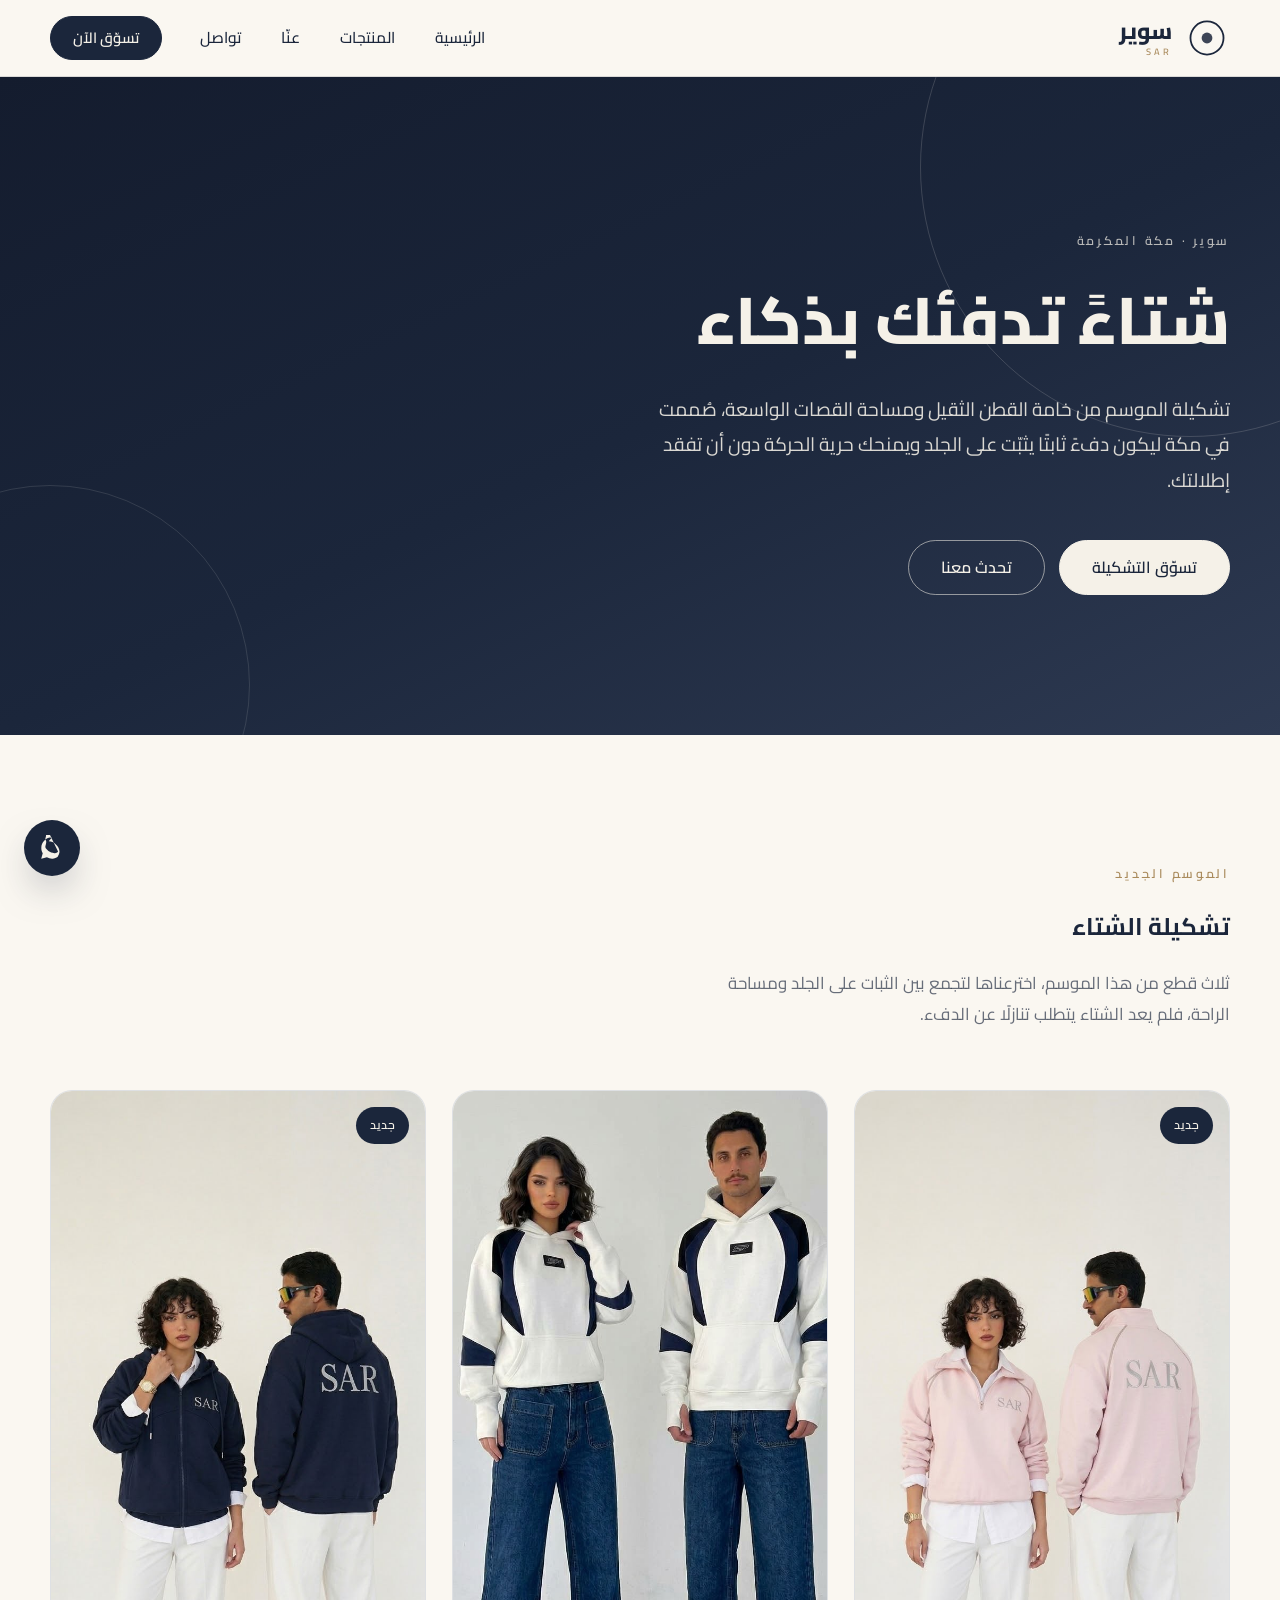
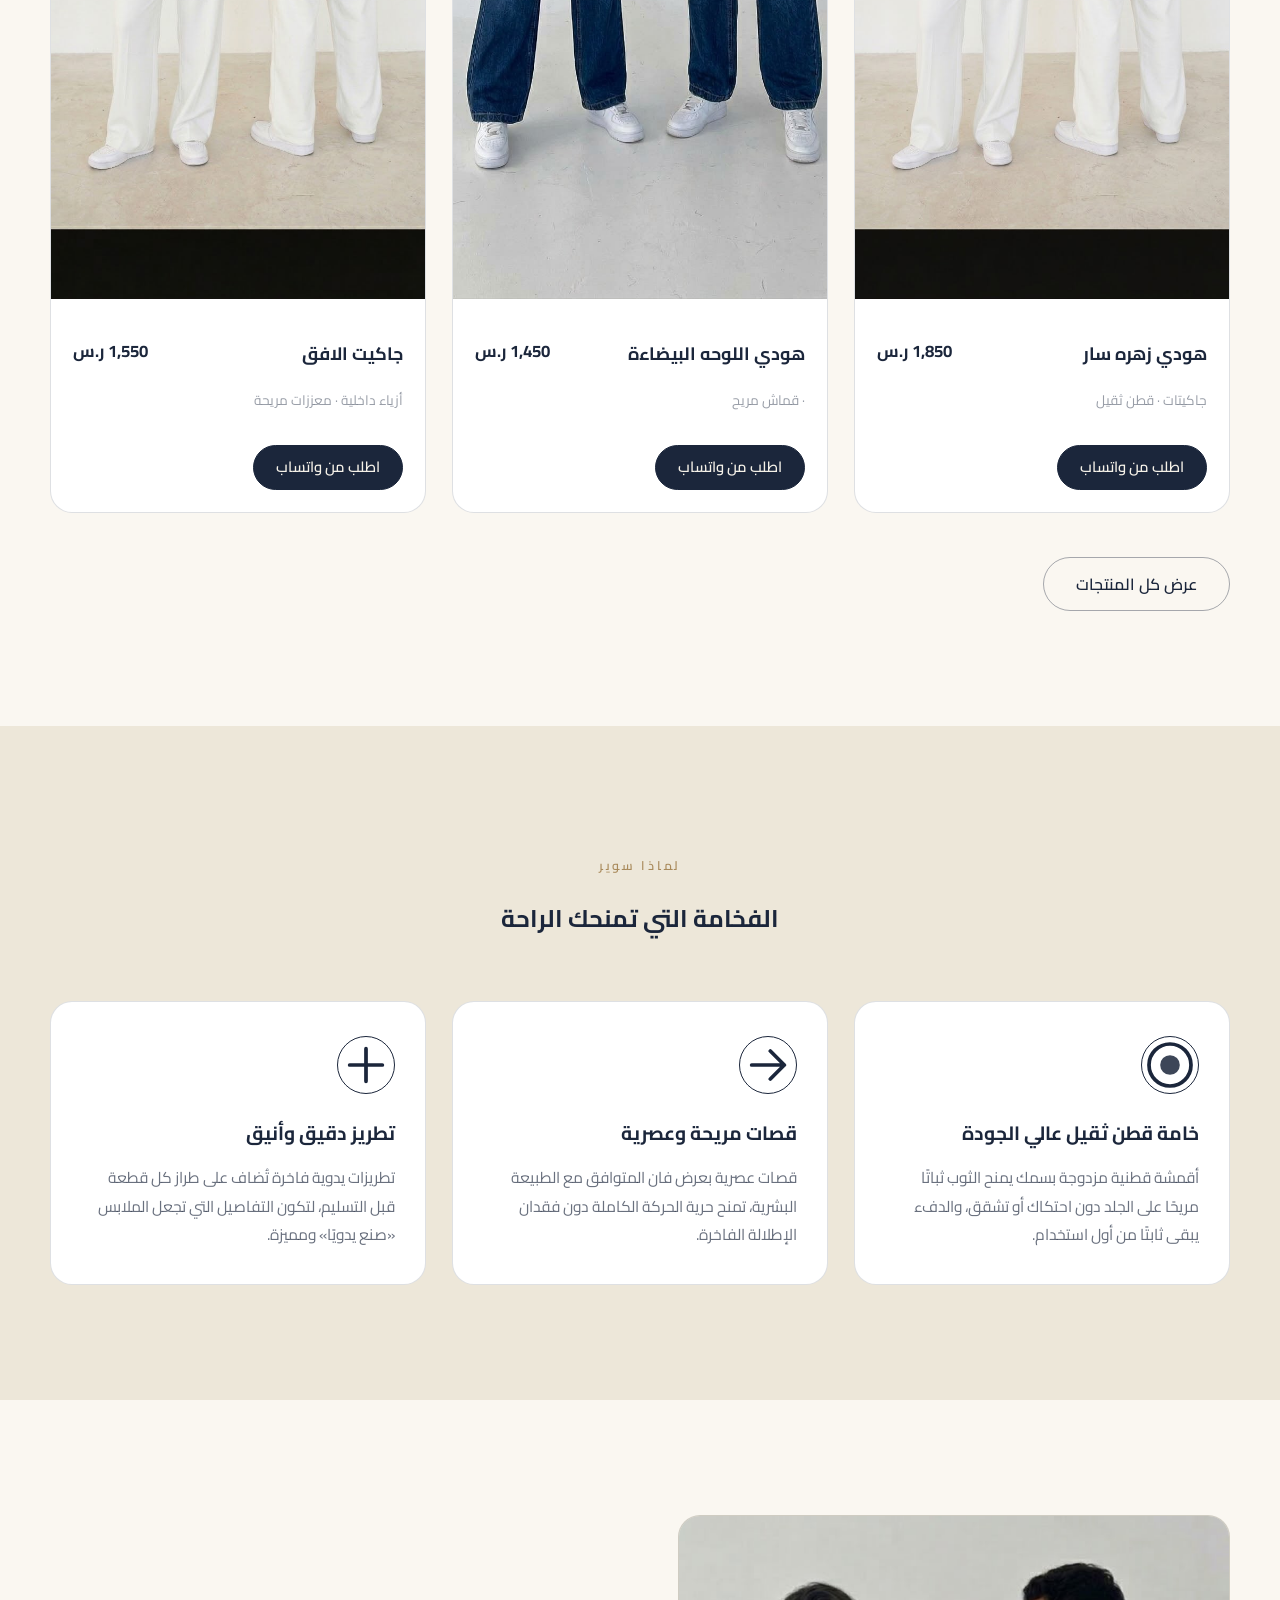
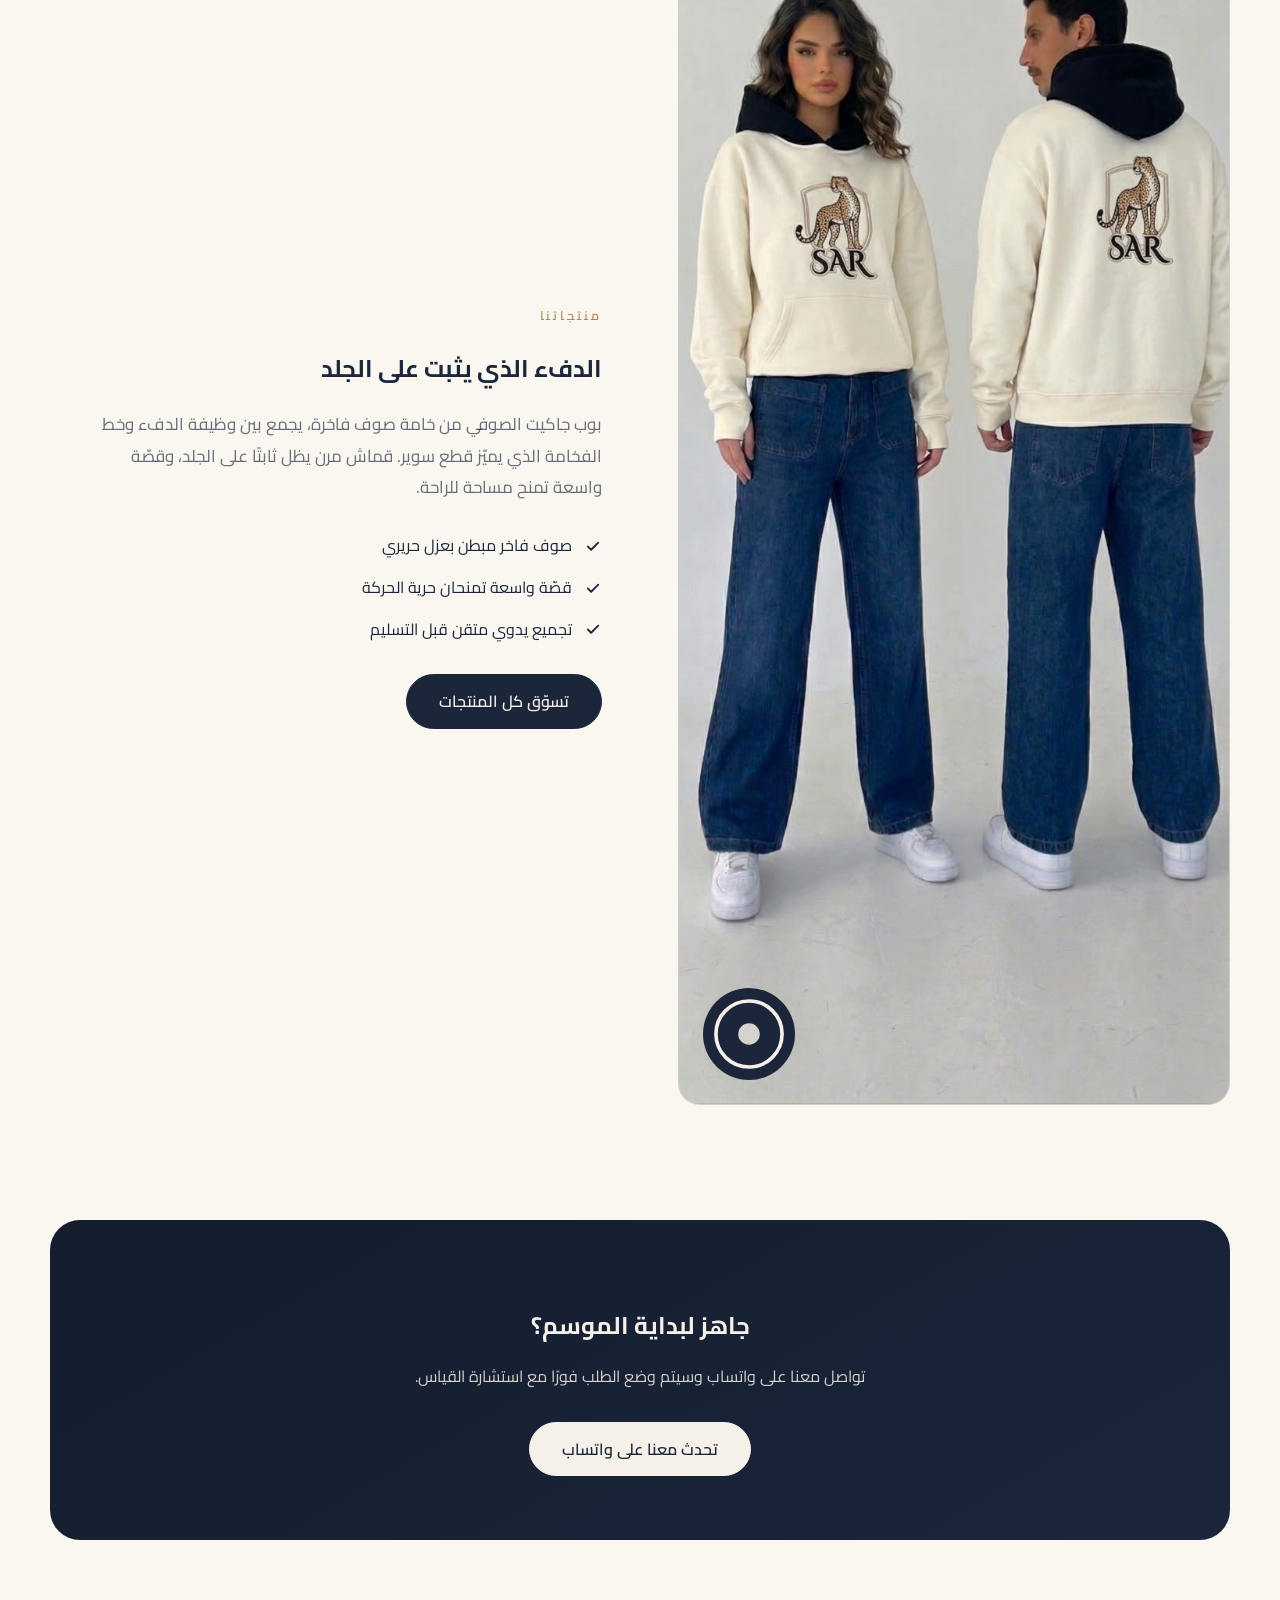
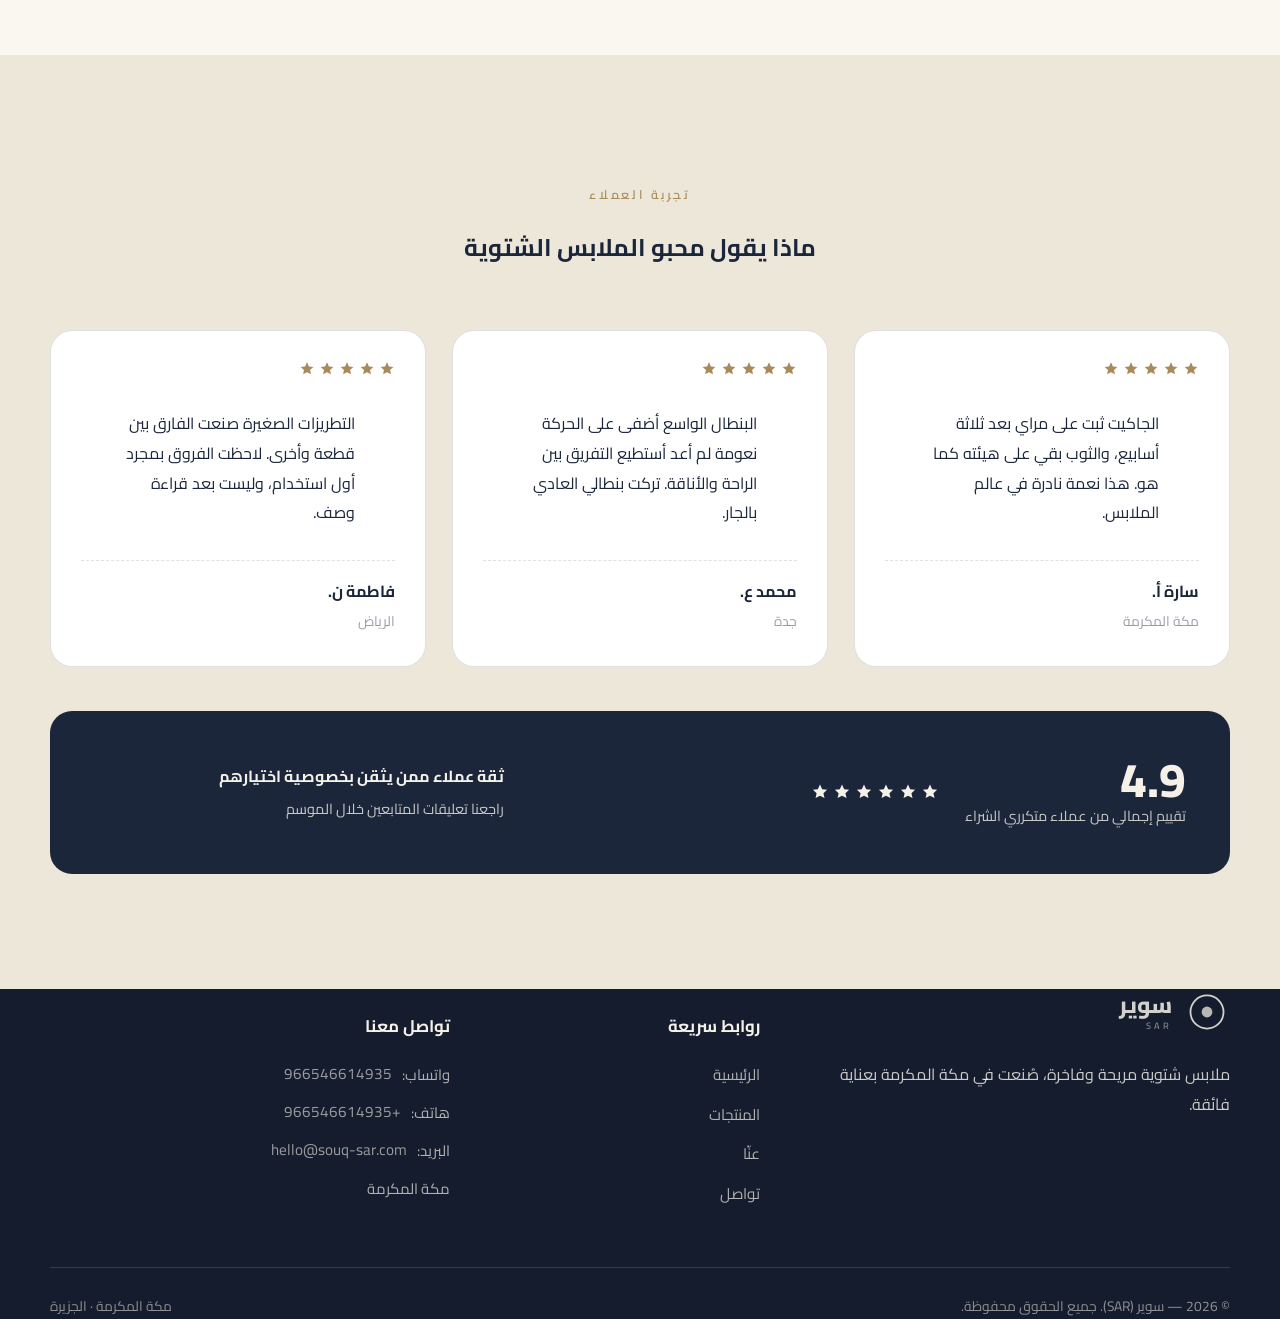
==== commit 13875804: "Add files via upload" ====
--- a/index.html
+++ b/index.html
@@ -72,51 +72,51 @@
         <div class="featured-grid">
           <article class="product-card">
             <div class="product-media">
-              <img src="assets/img/product-1.svg" alt="جاكيت التل الواسع الشتوي — سوير">
+              <img src="WhatsApp Image 2026-10-27 at 4.47.19 PM.jpeg" alt="جاكيت التل الواسع الشتوي — سوير">
               <span class="product-badge">جديد</span>
             </div>
             <div class="product-body">
               <div>
-                <h3>جاكيت التلّ الواسع</h3>
+                <h3>هودي زهره سار  </h3>
                 <p class="product-cat">جاكيتات · قطن ثقيل</p>
               </div>
               <p class="product-price">1,850 ر.س</p>
             </div>
             <div class="product-actions">
-              <a class="btn btn--sm" href="https://wa.me/966551234567">اطلب من واتساب</a>
+              <a class="btn btn--sm" href="https://wa.me/966546614935">اطلب من واتساب</a>
             </div>
           </article>
 
           <article class="product-card">
             <div class="product-media">
-              <img src="assets/img/product-2.svg" alt="بنطال ذو القطعة الواسعة — سوير">
+              <img src="WhatsApp Image 2026-10-08 at 5.44.46 PM (1).jpeg" alt="بنطال ذو القطعة الواسعة — سوير">
             </div>
             <div class="product-body">
               <div>
-                <h3>بنطال ذو القطعة الواسعة</h3>
-                <p class="product-cat">بنطلان · قماش مريح</p>
+                <h3>هودي اللوحه البيضاءة</h3>
+                <p class="product-cat"> · قماش مريح</p>
               </div>
               <p class="product-price">1,450 ر.س</p>
             </div>
             <div class="product-actions">
-              <a class="btn btn--sm" href="https://wa.me/966551234567">اطلب من واتساب</a>
+              <a class="btn btn--sm" href="https://wa.me/966546614935">اطلب من واتساب</a>
             </div>
           </article>
 
           <article class="product-card">
             <div class="product-media">
-              <img src="assets/img/product-5.svg" alt="كارديجان شتوي فاخر — سوير">
+              <img src="WhatsApp Image 2026-10-27 at 4.47.19 PM (2).jpeg" alt="كارديجان شتوي فاخر — سوير">
               <span class="product-badge">جديد</span>
             </div>
             <div class="product-body">
               <div>
-                <h3>كارديجان شتوي فاخر</h3>
+                <h3>  جاكيت الافق</h3>
                 <p class="product-cat">أزياء داخلية · معززات مريحة</p>
               </div>
               <p class="product-price">1,550 ر.س</p>
             </div>
             <div class="product-actions">
-              <a class="btn btn--sm" href="https://wa.me/966551234567">اطلب من واتساب</a>
+              <a class="btn btn--sm" href="https://wa.me/966546614935">اطلب من واتساب</a>
             </div>
           </article>
         </div>
@@ -167,7 +167,7 @@
     <section class="section">
       <div class="container split">
         <div class="split-media">
-          <img src="assets/img/product-4.svg" alt="بوب جاكيت الصوفي — سوير">
+          <img src="WhatsApp Image 2026-10-27 at 4.47.19 PM (3).jpeg" alt="بوب جاكيت الصوفي — سوير">
           <div class="split-logo" aria-hidden="true">
             <svg viewBox="0 0 64 64" fill="none">
               <circle cx="32" cy="32" r="23" stroke="currentColor" stroke-width="2.5"/>
@@ -334,8 +334,8 @@
         <div>
           <h4>تواصل معنا</h4>
           <ul class="site-footer-contact">
-            <li>واتساب: <a href="https://wa.me/966551234567">966 55 123 4567</a></li>
-            <li>هاتف: <a href="tel:+966551234567">+966 55 123 4567</a></li>
+            <li>واتساب: <a href="https://wa.me/966546614935">966546614935</a></li>
+            <li>هاتف: <a href="tel:+966546614935">+966546614935</a></li>
             <li>البريد: <a href="mailto:hello@souq-sar.com">hello@souq-sar.com</a></li>
             <li>مكة المكرمة</li>
           </ul>
@@ -350,7 +350,7 @@
   </footer>
 
   <!-- ================= WhatsApp FAB ================= -->
-  <a class="wa-fab" href="https://wa.me/966551234567" target="_blank" rel="noopener" aria-label="تواصل عبر واتساب">
+  <a class="wa-fab" href="https://wa.me/966546614935" target="_blank" rel="noopener" aria-label="تواصل عبر واتساب">
     <svg width="26" height="26" viewBox="0 0 24 24" fill="currentColor" aria-hidden="true">
       <path d="M12.04 2C6.58 2 2.13 6.45 2.13 11.91c0 1.75.46 3.45 1.32 4.95L2.05 22l5.25-1.38a9.86 9.86 0 0 0 4.74 1.2h.5c1.78 0 3.43-.6 4.73-1.7a9.8 9.8 0 0 0 1.67-4.39c0-5.46-5.46-9.91-9.91-9.91zm5.53 13.3c-.23.63-1.33 1.24-1.87 1.39-.48.14-1.07.21-2.2-.11-.52-.17-1.2-.23-2.28-.46a9.6 9.6 0 0 1-4.8-3.55c-.33-.55-.54-1.17-.55-1.8s.22-1.27.37-1.8c.16-.53.27-1.1.37-1.8.11-.68.06-1.28-.16-1.8-.22-.53-.58-1.27-.58-1.92s.36-1.36.48-1.93c.12-.56.16-1.1.11-1.92-.05-.83-.15-1.46-.27-1.9-.11-.44-.47-1.19-.66-1.75-.17-.52-.35-1.22-.35-1.83s.24-1.36.17-1.9c-.08-.54-.25-1.25-.4-1.81-.15-.55-.25-1.26-.42-1.82-.17-.56-.22-1.14-.37-1.79-.16-.66-.07-1.26.11-1.89.18-.62.49-1.12.82-1.52.33-.4.72-.61 1.18-.61.46 0 .94.16 1.39.47.46.31 1.12.9 1.37 1.35.25.46.38 1.08.27 1.7-.11.62-.28 1.24-.43 1.78-.15.54-.31 1.16-.45 1.64-.15.48-.31.97-.46 1.43-.15.46-.31 1.08-.4 1.6-.09.54-.09 1.13-.09 1.68z" clip-rule="evenodd"/>
     </svg>
